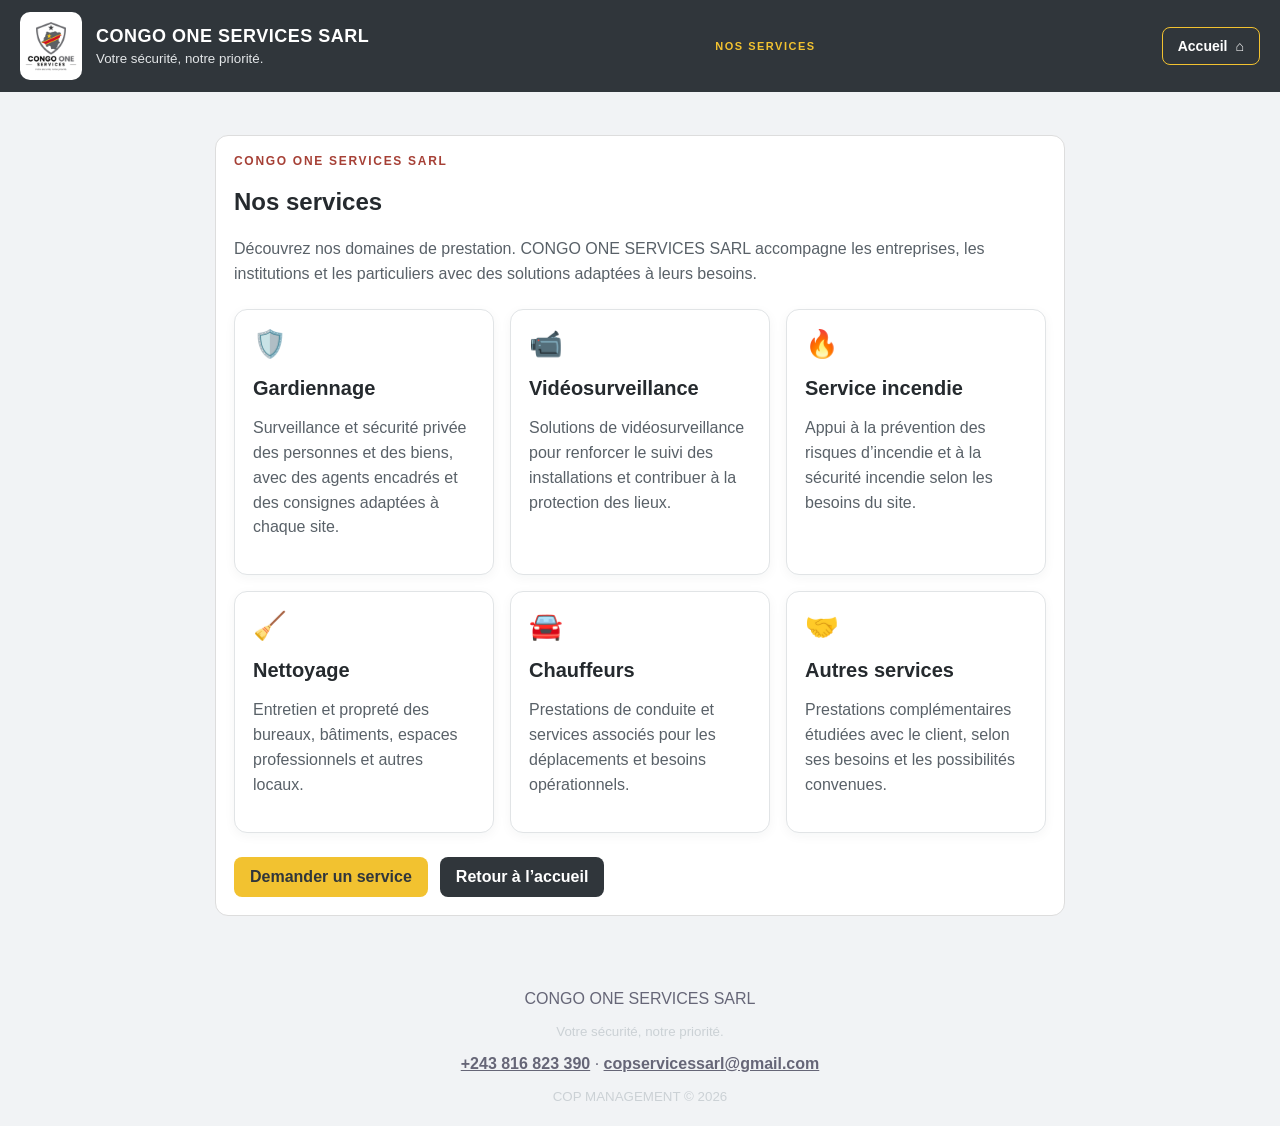
==== services.html @ 4823cf07 "Créer la page publique Nos services" ====
<!DOCTYPE html>
<html lang="fr">
<head>
  <meta charset="UTF-8">
  <meta name="viewport" content="width=device-width, initial-scale=1.0">
  <meta name="theme-color" content="#30363b">
  <title>Nos services - CONGO ONE SERVICES SARL</title>
  <meta name="description" content="Découvrez les prestations de CONGO ONE SERVICES SARL à Kinshasa : gardiennage, vidéosurveillance, incendie, nettoyage et chauffeurs.">
  <link rel="stylesheet" href="styles.css">
  <link rel="manifest" href="manifest.webmanifest">
</head>
<body>
<header class="site-header">
  <img class="brand-logo" src="logo-cop.svg" alt="Logo CONGO ONE SERVICES">
  <div class="brand-copy">
    <strong>CONGO ONE SERVICES SARL</strong>
    <small>Votre sécurité, notre priorité.</small>
  </div>
  <span class="brand-tag">NOS SERVICES</span>
  <a class="header-services-link" href="index.html">Accueil <span aria-hidden="true">⌂</span></a>
</header>
<main class="services-page">
  <section class="card">
    <span class="eyebrow">CONGO ONE SERVICES SARL</span>
    <h1>Nos services</h1>
    <p class="services-page-intro">Découvrez nos domaines de prestation. CONGO ONE SERVICES SARL accompagne les entreprises, les institutions et les particuliers avec des solutions adaptées à leurs besoins.</p>
    <div class="service-grid">
      <article class="service-card"><span>🛡️</span><h2>Gardiennage</h2><p>Surveillance et sécurité privée des personnes et des biens, avec des agents encadrés et des consignes adaptées à chaque site.</p></article>
      <article class="service-card"><span>📹</span><h2>Vidéosurveillance</h2><p>Solutions de vidéosurveillance pour renforcer le suivi des installations et contribuer à la protection des lieux.</p></article>
      <article class="service-card"><span>🔥</span><h2>Service incendie</h2><p>Appui à la prévention des risques d’incendie et à la sécurité incendie selon les besoins du site.</p></article>
      <article class="service-card"><span>🧹</span><h2>Nettoyage</h2><p>Entretien et propreté des bureaux, bâtiments, espaces professionnels et autres locaux.</p></article>
      <article class="service-card"><span>🚘</span><h2>Chauffeurs</h2><p>Prestations de conduite et services associés pour les déplacements et besoins opérationnels.</p></article>
      <article class="service-card"><span>🤝</span><h2>Autres services</h2><p>Prestations complémentaires étudiées avec le client, selon ses besoins et les possibilités convenues.</p></article>
    </div>
    <div class="services-page-actions">
      <a class="secondary" href="index.html#nouveau-client">Demander un service</a>
      <a href="index.html">Retour à l’accueil</a>
    </div>
  </section>
</main>
<footer>
  <p>CONGO ONE SERVICES SARL</p>
  <small>Votre sécurité, notre priorité.</small>
  <p><a href="tel:+243816823390">+243 816 823 390</a> · <a href="mailto:copservicessarl@gmail.com">copservicessarl@gmail.com</a></p>
  <small>COP MANAGEMENT © 2026</small>
</footer>
</body>
</html>
---- styles.css ----
*{box-sizing:border-box}body{margin:0;background:#f1f3f5;color:#252a2e;font:16px Arial,sans-serif}header{background:#30363b;color:white;padding:16px;display:flex;gap:12px;align-items:center}.logo{border:2px solid #ddd;border-radius:10px;padding:12px;font-weight:bold}small{display:block;color:#cbd1d5;margin-top:4px}main{max-width:850px;margin:auto;padding:18px}.hero{background:#41484e;color:white;border-radius:15px;padding:24px}.hero small{color:#f2b4aa;letter-spacing:1px}.hero h1{font-size:30px}.card{background:white;border-radius:13px;padding:18px;margin-top:15px;border:1px solid #ddd}h2{font-size:20px}form{display:grid;gap:12px}label{font-size:14px;font-weight:bold}input,select{display:block;width:100%;padding:12px;margin-top:5px;border:1px solid #bbc2c8;border-radius:7px;font-size:16px}button{padding:13px;background:#a64036;color:white;border:0;border-radius:8px;font-weight:bold}.note{font-size:12px;color:#667}.grid{display:grid;grid-template-columns:repeat(2,1fr);gap:9px}.grid div,.person{background:#f2f4f5;padding:13px;border-radius:8px}.person{margin:7px 0}footer{text-align:center;color:#667;padding:22px}@media(min-width:650px){form{grid-template-columns:repeat(2,1fr)}button{align-self:end}}

/* Accueil professionnel CONGO ONE SERVICES */
.site-header{display:flex;align-items:center;gap:14px;padding:12px 20px;flex-wrap:wrap}
.brand-logo{width:62px;height:68px;object-fit:contain;background:#fff;border-radius:10px;padding:4px}
.brand-copy strong{font-size:18px;letter-spacing:.5px}
.brand-copy small{color:#e3e6e8}
.brand-tag{margin-left:auto;font-size:11px;letter-spacing:1.5px;color:#f2c230;font-weight:bold}
.home-hero{background:linear-gradient(135deg,#252b30,#505960);color:#fff;border-radius:18px;padding:30px;margin-top:8px;box-shadow:0 8px 24px #20283020}
.home-brand{display:flex;align-items:center;gap:24px}
.home-logo{width:145px;height:155px;object-fit:contain;background:#fff;border-radius:16px;padding:9px;flex-shrink:0}
.eyebrow{display:block;color:#a64036;font-size:12px;font-weight:bold;letter-spacing:1.7px;margin-bottom:9px}
.home-hero .eyebrow{color:#f2c230}
.home-hero h1{font-size:clamp(27px,5vw,42px);line-height:1.12;margin:8px 0 12px}
.home-lead{font-size:17px;line-height:1.6;color:#edf0f2;max-width:650px}
.home-actions{display:flex;gap:12px;flex-wrap:wrap;margin-top:22px}
.home-actions button{min-width:170px}
.button-secondary{background:transparent;border:1px solid #fff;color:#fff}
.company-intro{padding:25px;line-height:1.7}
.company-intro h2,.services-section h2{margin-top:4px}
.company-location{border-top:1px solid #e5e7e9;padding-top:12px}
.services-section{padding:28px 4px 8px}
.service-grid{display:grid;grid-template-columns:repeat(3,minmax(0,1fr));gap:12px}
.service-card{background:#fff;border:1px solid #e1e4e6;border-radius:13px;padding:18px;box-shadow:0 3px 12px #2028300b}
.service-card>span{font-size:27px}
.service-card h3{margin:10px 0 6px;color:#30363b}
.service-card p,.home-contact p{line-height:1.55;color:#596168}
.home-contact{padding:25px}
@media(max-width:600px){.home-brand{align-items:flex-start;gap:14px}.home-logo{width:92px;height:105px}.home-hero{padding:20px}.home-lead{font-size:15px}.service-grid{grid-template-columns:repeat(2,minmax(0,1fr))}.brand-tag{width:100%;margin-left:76px;margin-top:-12px}}
@media(max-width:380px){.service-grid{grid-template-columns:1fr}.home-brand{display:block}.home-logo{margin-bottom:16px}}

.news-section,.public-form-section{margin-top:22px;padding:25px}
.news-card{border-left:4px solid #c49b22;background:#f6f7f8;padding:17px 20px;border-radius:8px}
.news-card small{font-size:11px;font-weight:700;letter-spacing:1px;color:#7b8288}
.news-card h3{margin:8px 0;color:#30363b}
.news-card p{line-height:1.6;color:#596168}
.public-form{display:grid;grid-template-columns:repeat(2,minmax(0,1fr));gap:14px;margin-top:18px}
.public-form label{display:flex;flex-direction:column;gap:7px;font-weight:600;color:#394149}
.public-form input,.public-form select,.public-form textarea{width:100%;padding:12px;border:1px solid #cfd4d8;border-radius:8px;font:inherit;background:#fff}
.public-form textarea{resize:vertical}
.public-form label:has(textarea){grid-column:1/-1}
.public-form button{grid-column:1/-1;justify-self:start;min-width:230px}
.public-form .note{grid-column:1/-1}
.home-contact a,footer a{color:inherit;font-weight:700}
@media(max-width:600px){.public-form{grid-template-columns:1fr}.public-form label:has(textarea),.public-form button,.public-form .note{grid-column:1}.public-form-section,.news-section{padding:19px}}


/* Rubriques publiques repliables pour alléger la page d'accueil */
.public-accordion{padding:0;overflow:hidden}
.public-accordion>summary{list-style:none;cursor:pointer;padding:20px 22px;display:flex;flex-direction:column;gap:5px;position:relative}
.public-accordion>summary::-webkit-details-marker{display:none}
.public-accordion>summary::after{content:"＋";position:absolute;right:22px;top:24px;font-size:24px;font-weight:bold;color:#a64036}
.public-accordion[open]>summary::after{content:"−"}
.public-accordion>summary strong{font-size:20px;color:#30363b;padding-right:35px}
.public-accordion>summary small{font-size:13px;color:#667078;margin-top:2px;padding-right:28px}
.public-accordion .eyebrow{margin-bottom:2px}
.accordion-content{padding:0 22px 22px;border-top:1px solid #e5e7e9}
.public-contact-info{background:#f4f5f6;border-left:4px solid #a64036;border-radius:8px;padding:10px 14px;margin:14px 0}
.public-contact-info p{margin:7px 0;line-height:1.5}
.public-contact-info a{color:#30363b;font-weight:700}

/* Accès direct aux services depuis l’en-tête */
.header-services-link{margin-left:auto;display:inline-flex;align-items:center;gap:8px;padding:10px 15px;border:1px solid #f2c230;border-radius:8px;color:#fff;text-decoration:none;font-size:14px;font-weight:700;white-space:nowrap;transition:background .2s,color .2s}
.header-services-link:hover,.header-services-link:focus{background:#f2c230;color:#30363b;outline:none}
#services{scroll-margin-top:18px}
@media(max-width:600px){.header-services-link{width:100%;justify-content:center;margin:2px 0 0}}


/* Page publique dédiée aux prestations */
.services-page{padding:28px 0 36px}
.services-page-intro{margin-bottom:22px;line-height:1.6;color:#596168}
.services-page .service-grid{display:grid;grid-template-columns:repeat(auto-fit,minmax(220px,1fr));gap:16px}
.services-page .service-card{min-height:150px}
.services-page-actions{display:flex;gap:12px;flex-wrap:wrap;margin-top:24px}
.services-page-actions a{display:inline-flex;align-items:center;justify-content:center;padding:11px 16px;border-radius:8px;background:#30363b;color:#fff;text-decoration:none;font-weight:700}
.services-page-actions a.secondary{background:#f2c230;color:#30363b}
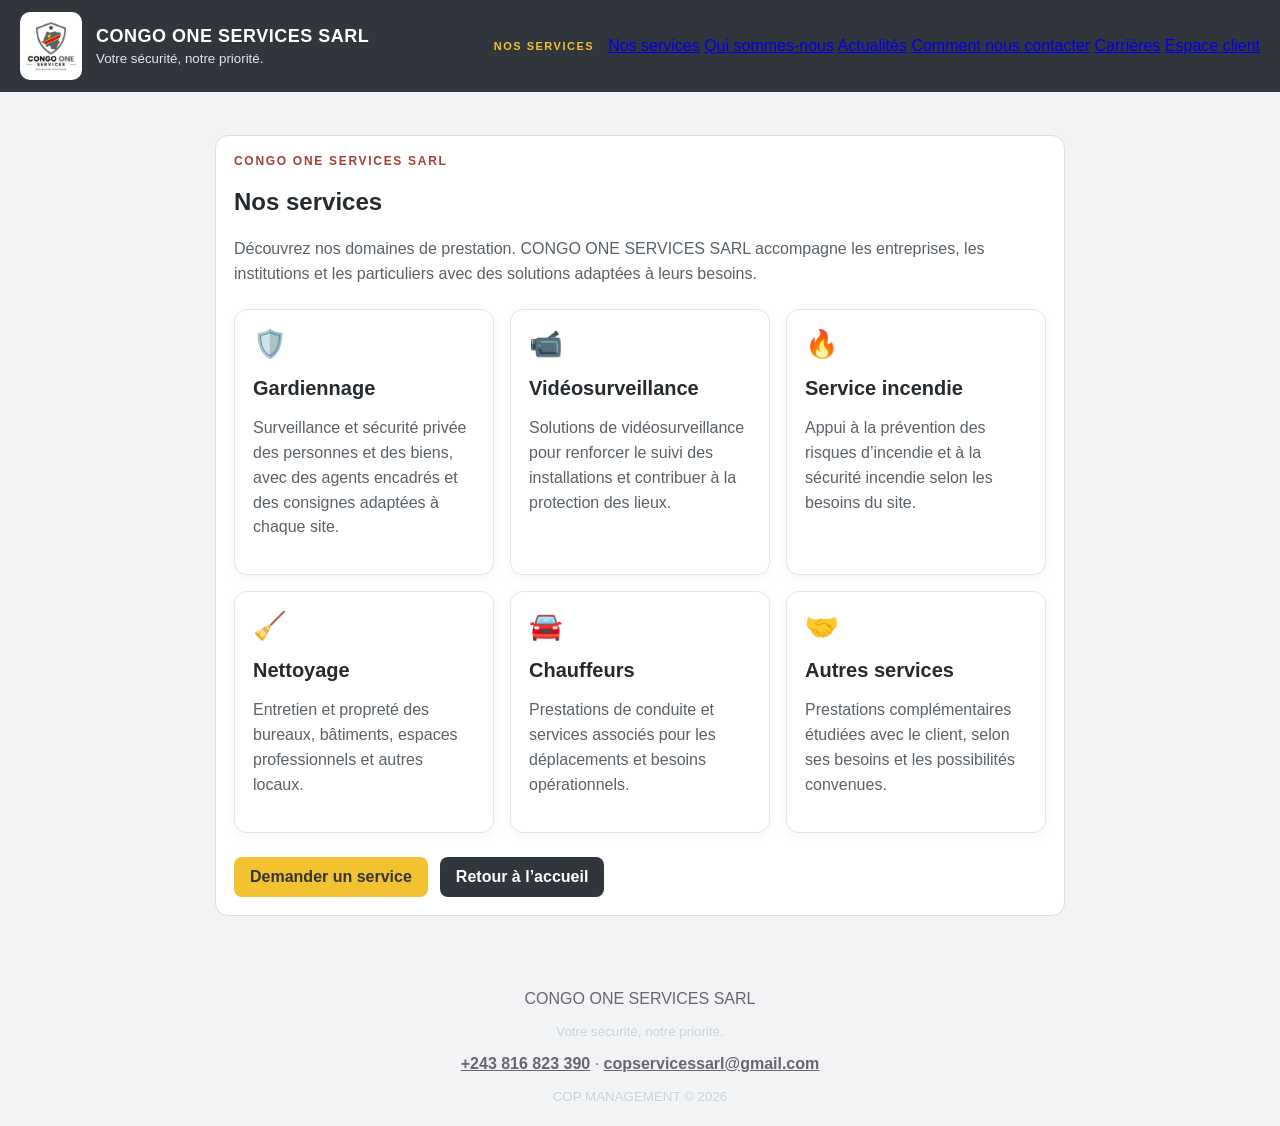
==== commit 63ffd7f1: "Ajouter la navigation complète à la page Nos services" ====
--- a/services.html
+++ b/services.html
@@ -17,7 +17,14 @@
     <small>Votre sécurité, notre priorité.</small>
   </div>
   <span class="brand-tag">NOS SERVICES</span>
-  <a class="header-services-link" href="index.html">Accueil <span aria-hidden="true">⌂</span></a>
+  <nav class="header-nav" aria-label="Navigation principale">
+    <a href="services.html" aria-current="page">Nos services</a>
+    <a href="index.html#qui-sommes-nous">Qui sommes-nous</a>
+    <a href="index.html#actualites">Actualités</a>
+    <a href="index.html#contact">Comment nous contacter</a>
+    <a href="index.html#recrutement">Carrières</a>
+    <a href="index.html#nouveau-client">Espace client</a>
+  </nav>
 </header>
 <main class="services-page">
   <section class="card">
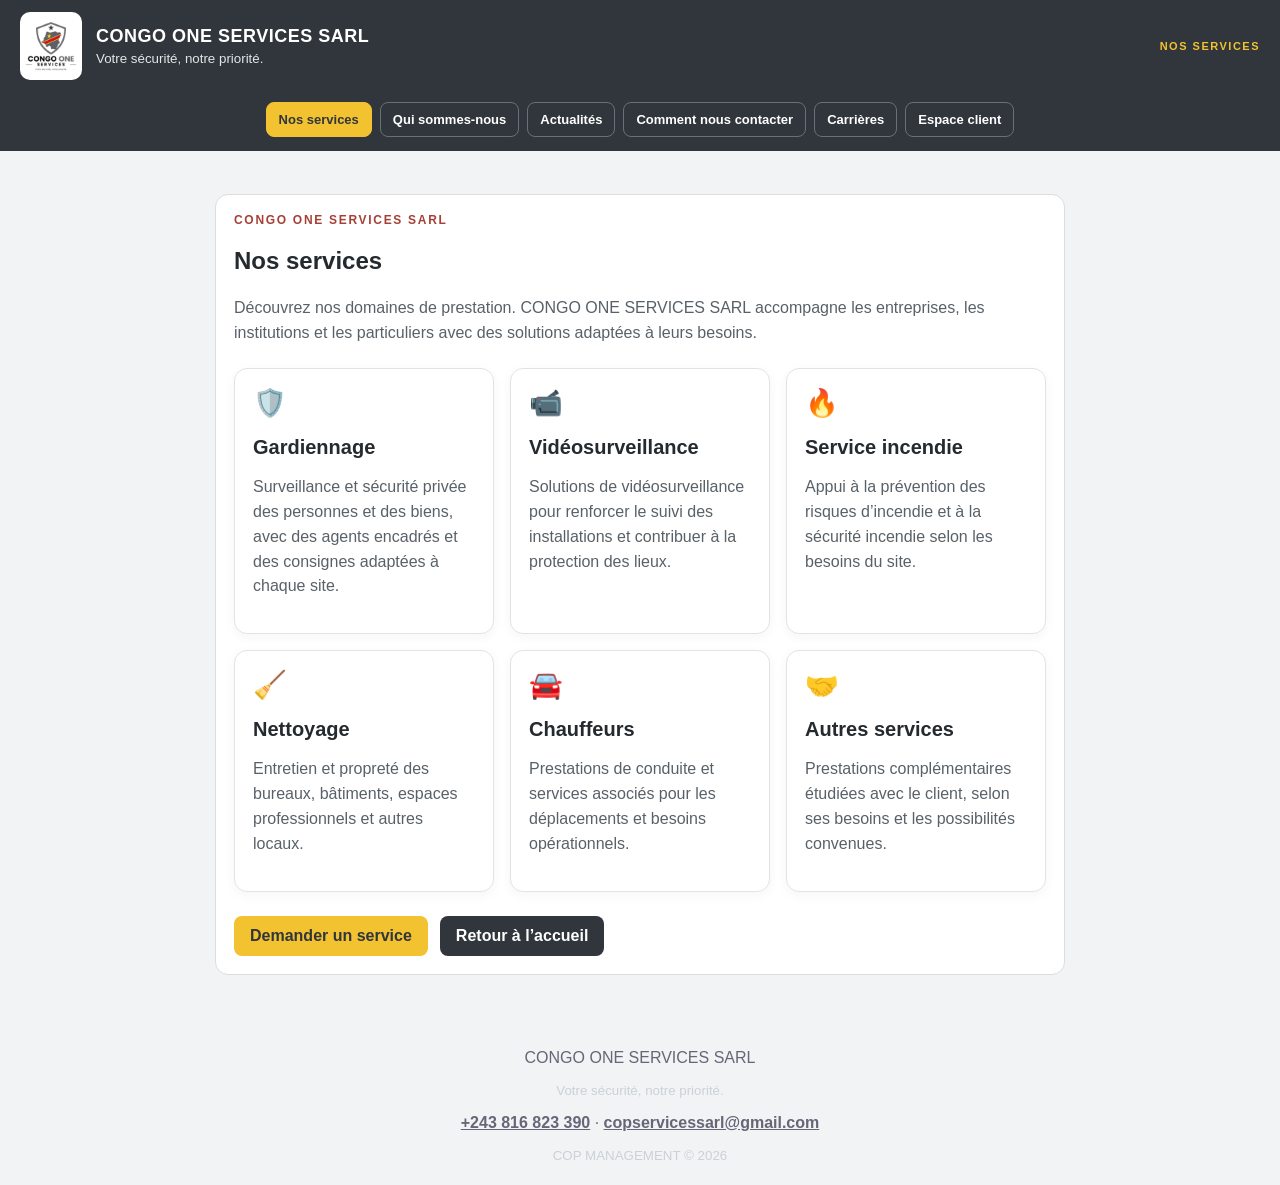
==== commit 1c21f40c: "Relier toutes les rubriques depuis la page services" ====
--- a/services.html
+++ b/services.html
@@ -19,11 +19,11 @@
   <span class="brand-tag">NOS SERVICES</span>
   <nav class="header-nav" aria-label="Navigation principale">
     <a href="services.html" aria-current="page">Nos services</a>
-    <a href="index.html#qui-sommes-nous">Qui sommes-nous</a>
-    <a href="index.html#actualites">Actualités</a>
-    <a href="index.html#contact">Comment nous contacter</a>
-    <a href="index.html#recrutement">Carrières</a>
-    <a href="index.html#nouveau-client">Espace client</a>
+    <a href="qui-sommes-nous.html">Qui sommes-nous</a>
+    <a href="actualites.html">Actualités</a>
+    <a href="contact.html">Comment nous contacter</a>
+    <a href="carrieres.html">Carrières</a>
+    <a href="espace-client.html">Espace client</a>
   </nav>
 </header>
 <main class="services-page">
--- a/styles.css
+++ b/styles.css
@@ -74,3 +74,15 @@
 .services-page-actions{display:flex;gap:12px;flex-wrap:wrap;margin-top:24px}
 .services-page-actions a{display:inline-flex;align-items:center;justify-content:center;padding:11px 16px;border-radius:8px;background:#30363b;color:#fff;text-decoration:none;font-weight:700}
 .services-page-actions a.secondary{background:#f2c230;color:#30363b}
+
+
+/* Navigation principale des rubriques publiques */
+.header-nav{order:5;width:100%;display:flex;align-items:center;justify-content:center;gap:8px;flex-wrap:wrap;padding:8px 0 2px}
+.header-nav a{display:inline-flex;align-items:center;justify-content:center;padding:9px 12px;border:1px solid #687078;border-radius:8px;color:#fff;text-decoration:none;font-size:13px;font-weight:700;white-space:nowrap;transition:background .2s,border-color .2s,color .2s}
+.header-nav a:hover,.header-nav a:focus,.header-nav a[aria-current="page"]{background:#f2c230;border-color:#f2c230;color:#30363b;outline:none}
+.company-intro,.news-section,.contact-section,#nouveau-client,#recrutement{scroll-margin-top:18px}
+.contact-section{line-height:1.6}
+.contact-actions{display:flex;flex-wrap:wrap;gap:10px;margin:18px 0}
+.contact-actions a{display:inline-flex;align-items:center;justify-content:center;padding:11px 14px;border-radius:8px;background:#30363b;color:#fff;text-decoration:none;font-weight:700}
+.contact-actions a:first-child{background:#a64036}
+@media(max-width:600px){.header-nav{justify-content:flex-start;flex-wrap:nowrap;overflow-x:auto;padding:8px 0 10px;scrollbar-width:thin}.header-nav a{flex:0 0 auto;font-size:12px;padding:9px 11px}.contact-actions{display:grid;grid-template-columns:1fr}.contact-actions a{width:100%}}
